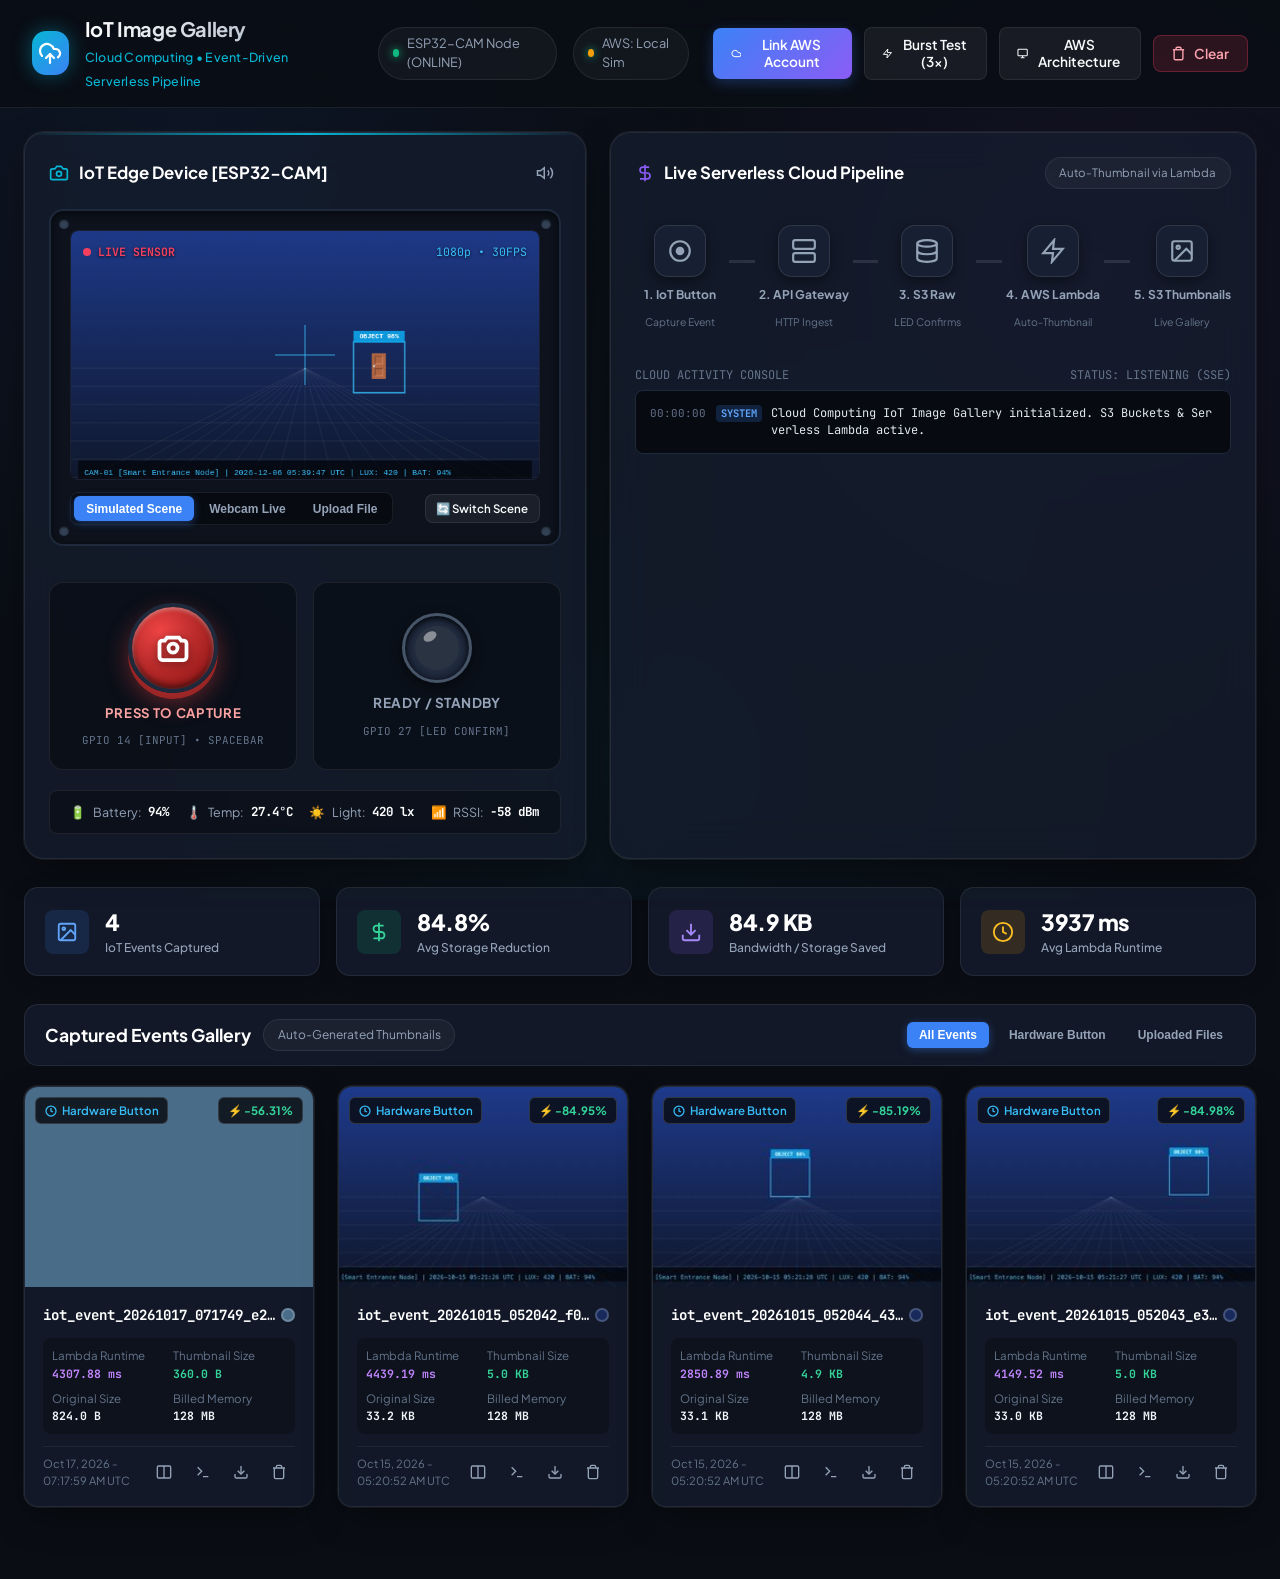
==== index.html @ 8ff31779 "Deploy root index.html for GitHub Pages" ====
<!DOCTYPE html>
<html lang="en">
<head>
  <meta charset="UTF-8">
  <meta name="viewport" content="width=device-width, initial-scale=1.0">
  <meta name="description" content="IoT Image Gallery - Event capture via button, hardware LED upload confirmation, and auto thumbnailing via AWS Lambda.">
  <title>IoT Image Gallery</title>
  
  <!-- Modern Fonts -->
  <link rel="preconnect" href="https://fonts.googleapis.com">
  <link rel="preconnect" href="https://fonts.gstatic.com" crossorigin>
  <link href="https://fonts.googleapis.com/css2?family=JetBrains+Mono:wght@400;600;700&family=Plus+Jakarta+Sans:wght@400;500;600;700;800&display=swap" rel="stylesheet">
  
  <!-- Stylesheet -->
  <link rel="stylesheet" href="static/css/style.css">
</head>
<body>

  <!-- Top Navigation Header -->
  <header class="app-header">
    <div class="header-container">
      <div class="brand-wrapper">
        <div class="brand-icon">
          <svg viewBox="0 0 24 24" fill="none" stroke="currentColor" stroke-width="2.2" stroke-linecap="round" stroke-linejoin="round">
            <path d="M4 14.899A7 7 0 1 1 15.71 8h1.79a4.5 4.5 0 0 1 2.5 8.242"/>
            <path d="m8 17 4-4 4 4"/>
            <path d="M12 13v9"/>
          </svg>
        </div>
        <div class="brand-text">
          <h1>IoT Image Gallery</h1>
          <span class="subtitle">Cloud Computing • Event-Driven Serverless Pipeline</span>
        </div>
      </div>

      <div class="header-status">
        <div class="status-badge" id="deviceStatusBadge">
          <span class="status-dot"></span>
          <span>ESP32-CAM Node (ONLINE)</span>
        </div>
        <div class="status-badge" id="awsStatusBadge" style="cursor: pointer;" title="AWS Cloud Connection Status (Click to configure)">
          <span class="status-dot" id="awsStatusDot" style="background: var(--accent-amber);"></span>
          <span id="awsStatusText">AWS: Local Sim</span>
        </div>
      </div>

      <div class="header-actions">
        <button class="btn btn-primary" id="btnOpenAwsConnect" title="Connect or link your AWS Account credentials & S3/Lambda resources">
          <svg width="15" height="15" viewBox="0 0 24 24" fill="none" stroke="currentColor" stroke-width="2.2">
            <path d="M17.5 19H9a7 7 0 1 1 6.71-9h1.79a4.5 4.5 0 1 1 0 9Z"/>
          </svg>
          Link AWS Account
        </button>

        <button class="btn btn-secondary" id="burstCaptureBtn" title="Trigger 3 rapid captures to test Lambda concurrency">
          <svg width="15" height="15" viewBox="0 0 24 24" fill="none" stroke="currentColor" stroke-width="2.2">
            <polygon points="13 2 3 14 12 14 11 22 21 10 12 10 13 2"/>
          </svg>
          Burst Test (3x)
        </button>

        <button class="btn btn-secondary" id="btnOpenAwsSpec" title="View Cloud Computing Architecture & AWS deployment spec">
          <svg width="15" height="15" viewBox="0 0 24 24" fill="none" stroke="currentColor" stroke-width="2.2">
            <rect x="2" y="3" width="20" height="14" rx="2" ry="2"/>
            <line x1="8" y1="21" x2="16" y2="21"/>
            <line x1="12" y1="17" x2="12" y2="21"/>
          </svg>
          AWS Architecture
        </button>

        <button class="btn btn-danger" id="clearGalleryBtn" title="Clear all raw images & thumbnails">
          <svg width="15" height="15" viewBox="0 0 24 24" fill="none" stroke="currentColor" stroke-width="2.2">
            <polyline points="3 6 5 6 21 6"/>
            <path d="M19 6v14a2 2 0 0 1-2 2H7a2 2 0 0 1-2-2V6m3 0V4a2 2 0 0 1 2-2h4a2 2 0 0 1 2 2v2"/>
          </svg>
          Clear
        </button>
      </div>
    </div>
  </header>

  <!-- Main Container -->
  <main class="app-main">

    <!-- Row 1: IoT Edge Control Center & Cloud Pipeline Flow -->
    <div class="control-center-grid">

      <!-- LEFT: IoT Hardware Node (Camera + Button + LED) -->
      <section class="device-card" aria-label="IoT Edge Camera Device">
        <div class="panel-header">
          <div class="panel-title">
            <svg width="20" height="20" viewBox="0 0 24 24" fill="none" stroke="var(--accent-cyan)" stroke-width="2">
              <path d="M14.5 4h-5L7 7H4a2 2 0 0 0-2 2v9a2 2 0 0 0 2 2h16a2 2 0 0 0 2-2V9a2 2 0 0 0-2-2h-3l-2.5-3z"/>
              <circle cx="12" cy="13" r="3"/>
            </svg>
            <span>IoT Edge Device [ESP32-CAM]</span>
          </div>

          <button class="icon-btn" id="audioToggle" title="Toggle Audio FX (Shutter & Confirmation Chime)">
            <svg width="18" height="18" viewBox="0 0 24 24" fill="none" stroke="currentColor" stroke-width="2">
              <polygon points="11 5 6 9 2 9 2 15 6 15 11 19 11 5"/>
              <path d="M19.07 4.93a10 10 0 0 1 0 14.14M15.54 8.46a5 5 0 0 1 0 7.07"/>
            </svg>
          </button>
        </div>

        <div class="hardware-chassis">
          <div class="chassis-screws screw-tl"></div>
          <div class="chassis-screws screw-tr"></div>
          <div class="chassis-screws screw-bl"></div>
          <div class="chassis-screws screw-br"></div>

          <!-- Camera Viewport -->
          <div class="camera-viewport">
            <canvas id="sceneCanvas" class="scene-canvas"></canvas>
            <video id="webcamVideo" class="webcam-stream" autoplay playsinline muted></video>
            <div class="shutter-flash" id="shutterFlash"></div>

            <div class="camera-overlay">
              <div class="overlay-top">
                <div class="rec-indicator">
                  <span class="rec-dot"></span>
                  <span>LIVE SENSOR</span>
                </div>
                <div>1080p • 30FPS</div>
              </div>
              <div class="crosshair"></div>
            </div>
          </div>

          <!-- Camera Mode Controls -->
          <div class="camera-controls-bar">
            <div class="pill-group">
              <button class="pill-btn active" id="camModeSim">Simulated Scene</button>
              <button class="pill-btn" id="camModeWebcam">Webcam Live</button>
              <button class="pill-btn" id="camModeUpload">Upload File</button>
            </div>
            <button class="btn btn-secondary" style="padding: 0.35rem 0.65rem; font-size: 0.72rem;" id="btnNextScene">
              🔄 Switch Scene
            </button>
          </div>
        </div>

        <!-- Hardware Controls: Big Push Button & LED Status Display -->
        <div class="hardware-interaction-area">

          <!-- Tactile Push Button -->
          <div class="button-container">
            <button class="tactile-button" id="tactileCaptureBtn" title="Press to capture event (or press Spacebar)">
              <svg viewBox="0 0 24 24" fill="none" stroke="currentColor" stroke-width="2.5">
                <circle cx="12" cy="12" r="3"/>
                <path d="M3 9a2 2 0 0 1 2-2h1.5l1.5-2h8l1.5 2H19a2 2 0 0 1 2 2v9a2 2 0 0 1-2 2H5a2 2 0 0 1-2-2V9z"/>
              </svg>
            </button>
            <span class="button-label">Press to Capture</span>
            <span class="gpio-tag">GPIO 14 [INPUT] • SPACEBAR</span>
          </div>

          <!-- Hardware LED Indicator -->
          <div class="led-container">
            <div class="led-bezel">
              <div class="led-lamp" id="hardwareLedLamp"></div>
            </div>
            <span class="led-status-text" id="hardwareLedStatusText">READY / STANDBY</span>
            <span class="gpio-tag">GPIO 27 [LED CONFIRM]</span>
          </div>
        </div>

        <!-- Telemetry Row -->
        <div class="telemetry-row">
          <div class="telemetry-item">
            <span>🔋</span>
            <span>Battery:</span>
            <span class="telemetry-val">94%</span>
          </div>
          <div class="telemetry-item">
            <span>🌡️</span>
            <span>Temp:</span>
            <span class="telemetry-val">27.4°C</span>
          </div>
          <div class="telemetry-item">
            <span>☀️</span>
            <span>Light:</span>
            <span class="telemetry-val">420 lx</span>
          </div>
          <div class="telemetry-item">
            <span>📶</span>
            <span>RSSI:</span>
            <span class="telemetry-val">-58 dBm</span>
          </div>
        </div>
      </section>

      <!-- RIGHT: Cloud Architecture Pipeline & Event Stream -->
      <section class="pipeline-card" aria-label="Cloud Architecture Pipeline Visualizer">
        <div class="panel-header">
          <div class="panel-title">
            <svg width="20" height="20" viewBox="0 0 24 24" fill="none" stroke="var(--accent-purple)" stroke-width="2">
              <path d="M12 2v20M17 5H9.5a3.5 3.5 0 0 0 0 7h5a3.5 3.5 0 0 1 0 7H6"/>
            </svg>
            <span>Live Serverless Cloud Pipeline</span>
          </div>
          <div class="status-badge" style="font-size: 0.72rem;">
            <span>Auto-Thumbnail via Lambda</span>
          </div>
        </div>

        <!-- Pipeline Flow Chart -->
        <div class="pipeline-flow">
          <!-- Node 1: IoT Button -->
          <div class="pipeline-node" id="node-button" title="IoT Push Button (GPIO 14)">
            <div class="node-icon-box">
              <svg viewBox="0 0 24 24" fill="none" stroke="currentColor" stroke-width="2">
                <circle cx="12" cy="12" r="9"/>
                <circle cx="12" cy="12" r="3" fill="currentColor"/>
              </svg>
            </div>
            <span class="node-title">1. IoT Button</span>
            <span class="node-desc">Capture Event</span>
          </div>

          <div class="pipeline-connector" id="conn-button-gateway"></div>

          <!-- Node 2: Cloud Ingestion Gateway -->
          <div class="pipeline-node" id="node-gateway" title="API Gateway / MQTT Ingestion">
            <div class="node-icon-box">
              <svg viewBox="0 0 24 24" fill="none" stroke="currentColor" stroke-width="2">
                <rect x="2" y="2" width="20" height="8" rx="2" ry="2"/>
                <rect x="2" y="14" width="20" height="8" rx="2" ry="2"/>
                <line x1="6" y1="6" x2="6.01" y2="6"/>
                <line x1="6" y1="18" x2="6.01" y2="18"/>
              </svg>
            </div>
            <span class="node-title">2. API Gateway</span>
            <span class="node-desc">HTTP Ingest</span>
          </div>

          <div class="pipeline-connector" id="conn-gateway-s3"></div>

          <!-- Node 3: S3 Raw Bucket -->
          <div class="pipeline-node" id="node-s3-raw" title="Raw Image S3 Bucket (Upload Confirmed -> Green LED!)">
            <div class="node-icon-box">
              <svg viewBox="0 0 24 24" fill="none" stroke="currentColor" stroke-width="2">
                <ellipse cx="12" cy="5" rx="9" ry="3"/>
                <path d="M21 12c0 1.66-4 3-9 3s-9-1.34-9-3"/>
                <path d="M3 5v14c0 1.66 4 3 9 3s9-1.34 9-3V5"/>
              </svg>
            </div>
            <span class="node-title">3. S3 Raw</span>
            <span class="node-desc">LED Confirms</span>
          </div>

          <div class="pipeline-connector" id="conn-s3-lambda"></div>

          <!-- Node 4: AWS Lambda Auto Thumbnail -->
          <div class="pipeline-node" id="node-lambda" title="AWS Lambda Serverless Resizer">
            <div class="node-icon-box">
              <svg viewBox="0 0 24 24" fill="none" stroke="currentColor" stroke-width="2">
                <path d="M13 2L3 14h9l-1 8 10-12h-9l1-8z"/>
              </svg>
            </div>
            <span class="node-title">4. AWS Lambda</span>
            <span class="node-desc">Auto-Thumbnail</span>
          </div>

          <div class="pipeline-connector" id="conn-lambda-thumb"></div>

          <!-- Node 5: S3 Thumbnails Bucket & Gallery -->
          <div class="pipeline-node" id="node-s3-thumb" title="Thumbnails S3 Bucket & Real-Time Gallery">
            <div class="node-icon-box">
              <svg viewBox="0 0 24 24" fill="none" stroke="currentColor" stroke-width="2">
                <rect x="3" y="3" width="18" height="18" rx="2"/>
                <circle cx="8.5" cy="8.5" r="1.5"/>
                <polyline points="21 15 16 10 5 21"/>
              </svg>
            </div>
            <span class="node-title">5. S3 Thumbnails</span>
            <span class="node-desc">Live Gallery</span>
          </div>
        </div>

        <!-- Real-Time Activity Console -->
        <div style="display: flex; flex-direction: column; gap: 0.4rem;">
          <div style="display: flex; align-items: center; justify-content: space-between; font-size: 0.75rem; color: var(--text-dim); font-family: var(--font-mono);">
            <span>CLOUD ACTIVITY CONSOLE</span>
            <span>STATUS: LISTENING (SSE)</span>
          </div>
          <div class="console-box" id="cloudConsoleBox">
            <div class="console-line">
              <span class="console-ts">00:00:00</span>
              <span class="console-tag info">SYSTEM</span>
              <span class="console-msg">Cloud Computing IoT Image Gallery initialized. S3 Buckets & Serverless Lambda active.</span>
            </div>
          </div>
        </div>
      </section>

    </div>

    <!-- Row 2: Performance Metrics Strip -->
    <section class="metrics-strip" aria-label="Performance Metrics">
      <div class="metric-card">
        <div class="metric-icon blue">
          <svg viewBox="0 0 24 24" fill="none" stroke="currentColor" stroke-width="2">
            <rect x="3" y="3" width="18" height="18" rx="2"/>
            <circle cx="8.5" cy="8.5" r="1.5"/>
            <polyline points="21 15 16 10 5 21"/>
          </svg>
        </div>
        <div class="metric-data">
          <h3 id="metricTotalEvents">0</h3>
          <p>IoT Events Captured</p>
        </div>
      </div>

      <div class="metric-card">
        <div class="metric-icon emerald">
          <svg viewBox="0 0 24 24" fill="none" stroke="currentColor" stroke-width="2">
            <path d="M12 2v20M17 5H9.5a3.5 3.5 0 0 0 0 7h5a3.5 3.5 0 0 1 0 7H6"/>
          </svg>
        </div>
        <div class="metric-data">
          <h3 id="metricSavedPct">0%</h3>
          <p>Avg Storage Reduction</p>
        </div>
      </div>

      <div class="metric-card">
        <div class="metric-icon purple">
          <svg viewBox="0 0 24 24" fill="none" stroke="currentColor" stroke-width="2">
            <path d="M21 15v4a2 2 0 0 1-2 2H5a2 2 0 0 1-2-2v-4"/>
            <polyline points="7 10 12 15 17 10"/>
            <line x1="12" y1="15" x2="12" y2="3"/>
          </svg>
        </div>
        <div class="metric-data">
          <h3 id="metricSavedBytes">0 KB</h3>
          <p>Bandwidth / Storage Saved</p>
        </div>
      </div>

      <div class="metric-card">
        <div class="metric-icon amber">
          <svg viewBox="0 0 24 24" fill="none" stroke="currentColor" stroke-width="2">
            <circle cx="12" cy="12" r="10"/>
            <polyline points="12 6 12 12 16 14"/>
          </svg>
        </div>
        <div class="metric-data">
          <h3 id="metricAvgLambda">0 ms</h3>
          <p>Avg Lambda Runtime</p>
        </div>
      </div>
    </section>

    <!-- Row 3: Gallery Grid Section -->
    <section class="gallery-section" aria-label="Captured Events Gallery">
      <div class="gallery-toolbar">
        <div style="display: flex; align-items: center; gap: 0.75rem;">
          <h2 style="font-size: 1.1rem; font-weight: 700; color: #fff;">Captured Events Gallery</h2>
          <span class="status-badge" style="font-size: 0.75rem;">Auto-Generated Thumbnails</span>
        </div>

        <div class="filter-pills">
          <button class="pill-btn active" data-filter="all">All Events</button>
          <button class="pill-btn" data-filter="button_press">Hardware Button</button>
          <button class="pill-btn" data-filter="manual_upload">Uploaded Files</button>
        </div>
      </div>

      <!-- Gallery Grid -->
      <div class="gallery-grid" id="galleryGrid">
        <!-- Rendered via app.js -->
      </div>
    </section>

  </main>

  <!-- Modals -->

  <!-- 1. Comparison Modal: Original vs Thumbnail -->
  <div class="modal-backdrop" id="compareModal" role="dialog" aria-modal="true">
    <div class="modal-window">
      <div class="modal-header">
        <h2 id="compareModalTitle">Original vs Lambda Auto-Thumbnail</h2>
        <button class="icon-btn" onclick="closeModal('compareModal')">
          <svg width="20" height="20" viewBox="0 0 24 24" fill="none" stroke="currentColor" stroke-width="2">
            <line x1="18" y1="6" x2="6" y2="18"/>
            <line x1="6" y1="6" x2="18" y2="18"/>
          </svg>
        </button>
      </div>
      <div class="modal-body">
        <div class="comparison-grid">
          <!-- Raw Original Image -->
          <div class="compare-box">
            <div style="font-weight: 700; font-size: 0.9rem; color: #38bdf8;">RAW ORIGINAL (S3 Raw Bucket)</div>
            <div class="compare-img-wrap">
              <img id="compareRawImg" src="" alt="Raw Image">
            </div>
            <div class="compare-meta" id="compareRawMeta"></div>
          </div>

          <!-- Auto Thumbnail -->
          <div class="compare-box">
            <div style="font-weight: 700; font-size: 0.9rem; color: #34d399;">LAMBDA AUTO THUMBNAIL (S3 Thumbnails)</div>
            <div class="compare-img-wrap">
              <img id="compareThumbImg" src="" alt="Thumbnail Image">
            </div>
            <div class="compare-meta" id="compareThumbMeta"></div>
          </div>
        </div>
      </div>
    </div>
  </div>

  <!-- 2. CloudWatch Lambda Logs Modal -->
  <div class="modal-backdrop" id="logsModal" role="dialog" aria-modal="true">
    <div class="modal-window">
      <div class="modal-header">
        <h2 id="logsModalTitle">AWS CloudWatch Lambda Execution Logs</h2>
        <button class="icon-btn" onclick="closeModal('logsModal')">
          <svg width="20" height="20" viewBox="0 0 24 24" fill="none" stroke="currentColor" stroke-width="2">
            <line x1="18" y1="6" x2="6" y2="18"/>
            <line x1="6" y1="6" x2="18" y2="18"/>
          </svg>
        </button>
      </div>
      <div class="modal-body">
        <div class="cloudwatch-terminal" id="cloudWatchTerminal"></div>
      </div>
    </div>
  </div>

  <!-- 3. AWS Architecture & Deployment Guide Modal -->
  <div class="modal-backdrop" id="awsSpecModal" role="dialog" aria-modal="true">
    <div class="modal-window">
      <div class="modal-header">
        <h2>Cloud Computing Architecture & AWS Deployment Specification</h2>
        <button class="icon-btn" onclick="closeModal('awsSpecModal')">
          <svg width="20" height="20" viewBox="0 0 24 24" fill="none" stroke="currentColor" stroke-width="2">
            <line x1="18" y1="6" x2="6" y2="18"/>
            <line x1="6" y1="6" x2="18" y2="18"/>
          </svg>
        </button>
      </div>
      <div class="modal-body" style="font-size: 0.88rem; line-height: 1.6; color: #cbd5e1;">
        <h3 style="color: #fff; margin-bottom: 0.5rem;">Product Architecture: IoT Image Gallery</h3>
        <p>This software satisfies all requirements of the Cloud Computing problem statement:</p>
        <ul style="padding-left: 1.25rem; margin: 0.75rem 0; display: flex; flex-direction: column; gap: 0.4rem;">
          <li><strong>Press a button to capture an event:</strong> Physical tactile push button (GPIO 14) and keyboard trigger, recording camera frame & sensor telemetry.</li>
          <li><strong>An LED confirms upload:</strong> Real-time hardware LED state machine (GPIO 27) transitions from Capturing & Uploading to solid bright <strong>Green Confirmation</strong> upon cloud receipt.</li>
          <li><strong>Image auto thumbnail via Lambda:</strong> Serverless event-driven architecture invokes an AWS Lambda function upon S3 PutObject, resizing the image via Pillow with high compression efficiency.</li>
        </ul>

        <h3 style="color: #fff; margin: 1rem 0 0.5rem;">AWS Cloud Native Components</h3>
        <table style="width: 100%; border-collapse: collapse; margin-bottom: 1rem; font-size: 0.8rem; background: rgba(0,0,0,0.3); border-radius: 8px; overflow: hidden;">
          <thead>
            <tr style="background: rgba(255,255,255,0.06); text-align: left;">
              <th style="padding: 8px 12px; color: #fff;">Component</th>
              <th style="padding: 8px 12px; color: #fff;">AWS Service</th>
              <th style="padding: 8px 12px; color: #fff;">Function / Role</th>
            </tr>
          </thead>
          <tbody>
            <tr style="border-bottom: 1px solid var(--border-color);">
              <td style="padding: 8px 12px; color: #38bdf8;">Edge Camera Node</td>
              <td style="padding: 8px 12px;">AWS IoT Core / HTTP Gateway</td>
              <td style="padding: 8px 12px;">Captures image event on button trigger, controls status LED.</td>
            </tr>
            <tr style="border-bottom: 1px solid var(--border-color);">
              <td style="padding: 8px 12px; color: #38bdf8;">Raw Bucket</td>
              <td style="padding: 8px 12px;">Amazon S3 (Raw Storage)</td>
              <td style="padding: 8px 12px;">Stores full-resolution capture; emits S3:ObjectCreated.</td>
            </tr>
            <tr style="border-bottom: 1px solid var(--border-color);">
              <td style="padding: 8px 12px; color: #38bdf8;">Auto Thumbnailer</td>
              <td style="padding: 8px 12px;">AWS Lambda (Python 3.12)</td>
              <td style="padding: 8px 12px;">Serverless resizer triggered automatically by S3 event.</td>
            </tr>
            <tr>
              <td style="padding: 8px 12px; color: #38bdf8;">Thumbnails Bucket</td>
              <td style="padding: 8px 12px;">Amazon S3 (Thumbnails)</td>
              <td style="padding: 8px 12px;">Optimized thumbnails served to the Image Gallery.</td>
            </tr>
          </tbody>
        </table>

        <h3 style="color: #fff; margin-bottom: 0.5rem;">Deployment with AWS SAM</h3>
        <p>A ready-to-deploy template is located in <code style="color: #38bdf8;">aws_deploy/template.yaml</code>. To deploy to your live AWS account:</p>
        <pre style="background: #050811; padding: 0.8rem; border-radius: 6px; font-family: var(--font-mono); font-size: 0.78rem; color: #34d399; overflow-x: auto;">sam build
sam deploy --guided</pre>
      </div>
    </div>
  </div>

  <!-- 4. Link AWS Cloud Account Modal -->
  <div class="modal-backdrop" id="awsConnectModal" role="dialog" aria-modal="true">
    <div class="modal-window" style="max-width: 780px;">
      <div class="modal-header">
        <div style="display: flex; align-items: center; gap: 0.75rem;">
          <div style="width: 38px; height: 38px; border-radius: 8px; background: rgba(59, 130, 246, 0.15); display: flex; align-items: center; justify-content: center;">
            <svg width="22" height="22" viewBox="0 0 24 24" fill="none" stroke="var(--accent-blue)" stroke-width="2">
              <path d="M17.5 19H9a7 7 0 1 1 6.71-9h1.79a4.5 4.5 0 1 1 0 9Z"/>
            </svg>
          </div>
          <div>
            <h2 style="margin: 0; font-size: 1.15rem;">Link AWS Account & Resources</h2>
            <p style="margin: 0; font-size: 0.78rem; color: var(--text-muted);">Connect your AWS credentials, S3 raw & thumbnail buckets, and Lambda auto-resizer</p>
          </div>
        </div>
        <button class="icon-btn" onclick="closeModal('awsConnectModal')">
          <svg width="20" height="20" viewBox="0 0 24 24" fill="none" stroke="currentColor" stroke-width="2">
            <line x1="18" y1="6" x2="6" y2="18"/>
            <line x1="6" y1="6" x2="18" y2="18"/>
          </svg>
        </button>
      </div>

      <div class="modal-body">
        <!-- Live Status Banner -->
        <div class="cloud-status-banner disconnected" id="awsModalStatusBanner">
          <div class="cloud-status-left">
            <span class="status-dot" id="awsModalStatusDot" style="background: var(--accent-amber);"></span>
            <div>
              <div style="font-weight: 700; color: #fff;" id="awsModalStatusHeading">Mode: Local Simulation</div>
              <div style="font-size: 0.75rem; color: var(--text-muted);" id="awsModalStatusSub">No live AWS credentials active. Emulating S3 storage and Lambda locally.</div>
            </div>
          </div>
          <button class="btn btn-secondary" id="btnRefreshAwsStatus" style="font-size: 0.75rem; padding: 0.35rem 0.75rem;">
            <svg width="13" height="13" viewBox="0 0 24 24" fill="none" stroke="currentColor" stroke-width="2">
              <polyline points="23 4 23 10 17 10"/>
              <path d="M20.49 15a9 9 0 1 1-2.12-9.36L23 10"/>
            </svg>
            Refresh Status
          </button>
        </div>

        <!-- Modal Tabs -->
        <div class="modal-tabs">
          <button class="modal-tab active" data-tab="tab-credentials">
            <svg width="15" height="15" viewBox="0 0 24 24" fill="none" stroke="currentColor" stroke-width="2">
              <rect x="3" y="11" width="18" height="11" rx="2" ry="2"/>
              <path d="M7 11V7a5 5 0 0 1 10 0v4"/>
            </svg>
            Credentials & Settings
          </button>
          <button class="modal-tab" data-tab="tab-autoprovision">
            <svg width="15" height="15" viewBox="0 0 24 24" fill="none" stroke="currentColor" stroke-width="2">
              <polygon points="13 2 3 14 12 14 11 22 21 10 12 10 13 2"/>
            </svg>
            1-Click CLI Provisioner
          </button>
          <button class="modal-tab" data-tab="tab-iamguide">
            <svg width="15" height="15" viewBox="0 0 24 24" fill="none" stroke="currentColor" stroke-width="2">
              <circle cx="12" cy="12" r="10"/>
              <line x1="12" y1="16" x2="12" y2="12"/>
              <line x1="12" y1="8" x2="12.01" y2="8"/>
            </svg>
            IAM & Console Guide
          </button>
        </div>

        <!-- TAB 1: Credentials & Configuration Form -->
        <div class="tab-pane active" id="tab-credentials">
          <form id="awsConfigForm" onsubmit="return false;">
            <div class="form-grid">
              <div class="form-group">
                <label class="form-label">
                  <span>AWS Access Key ID *</span>
                  <span style="font-size: 0.72rem; color: var(--text-dim);">e.g. AKIA...</span>
                </label>
                <div class="input-with-action">
                  <input type="text" class="form-control" id="cfgAwsAccessKey" placeholder="AKIAIOSFODNN7EXAMPLE" autocomplete="off" spellcheck="false">
                </div>
              </div>

              <div class="form-group">
                <label class="form-label">
                  <span>AWS Secret Access Key *</span>
                  <span style="font-size: 0.72rem; color: var(--text-dim);">40-character secret</span>
                </label>
                <div class="input-with-action">
                  <input type="password" class="form-control" id="cfgAwsSecretKey" placeholder="••••••••••••••••••••••••••••••••" autocomplete="off" spellcheck="false">
                  <button type="button" class="input-action-btn" id="toggleSecretKeyVisibility" title="Toggle visibility">
                    <svg width="15" height="15" viewBox="0 0 24 24" fill="none" stroke="currentColor" stroke-width="2">
                      <path d="M1 12s4-8 11-8 11 8 11 8-4 8-11 8-11-8-11-8z"/>
                      <circle cx="12" cy="12" r="3"/>
                    </svg>
                  </button>
                </div>
              </div>

              <div class="form-group full-width">
                <label class="form-label">
                  <span>AWS Session Token (Required for AWS Academy / Learner Lab)</span>
                  <span style="font-size: 0.72rem; color: #38bdf8;">AWS Academy / Vocareum</span>
                </label>
                <input type="password" class="form-control" id="cfgAwsSessionToken" placeholder="Paste aws_session_token from AWS Details here (starts with IQoJ...)" autocomplete="off" spellcheck="false">
              </div>

              <div class="form-group">
                <label class="form-label">AWS Region *</label>
                <select class="form-control" id="cfgAwsRegion">
                  <option value="us-east-1" selected>US East (N. Virginia) [us-east-1] (AWS Academy Default)</option>
                  <option value="us-east-2">US East (Ohio) [us-east-2]</option>
                  <option value="us-west-1">US West (N. California) [us-west-1]</option>
                  <option value="us-west-2">US West (Oregon) [us-west-2]</option>
                  <option value="ap-south-1">Asia Pacific (Mumbai) [ap-south-1]</option>
                  <option value="ap-southeast-1">Asia Pacific (Singapore) [ap-southeast-1]</option>
                  <option value="eu-west-1">Europe (Ireland) [eu-west-1]</option>
                  <option value="eu-central-1">Europe (Frankfurt) [eu-central-1]</option>
                </select>
              </div>

              <div class="form-group">
                <label class="form-label">AWS Lambda Function Name</label>
                <input type="text" class="form-control" id="cfgAwsLambda" value="IoTImageGalleryThumbnailer" placeholder="IoTImageGalleryThumbnailer">
              </div>

              <div class="form-group">
                <label class="form-label">
                  <span>S3 Raw Bucket Name</span>
                  <span style="font-size: 0.72rem; color: var(--text-dim);">Upload target</span>
                </label>
                <input type="text" class="form-control" id="cfgAwsRawBucket" placeholder="iot-gallery-raw-youraccount-us-east-1">
              </div>

              <div class="form-group">
                <label class="form-label">
                  <span>S3 Thumbnails Bucket Name</span>
                  <span style="font-size: 0.72rem; color: var(--text-dim);">Lambda output target</span>
                </label>
                <input type="text" class="form-control" id="cfgAwsThumbBucket" placeholder="iot-gallery-thumbnails-youraccount-us-east-1">
              </div>

              <div class="form-group full-width" style="margin-top: 0.25rem;">
                <label style="display: flex; align-items: center; gap: 0.6rem; cursor: pointer; font-size: 0.85rem; color: #fff;">
                  <input type="checkbox" id="cfgAwsModeToggle" checked style="width: 17px; height: 17px; accent-color: var(--accent-blue);">
                  <span><strong>Enable Live AWS Cloud Mode</strong> (When unchecked, runs in local simulation mode)</span>
                </label>
              </div>
            </div>

            <!-- Test Connection Results Box -->
            <div class="test-result-card" id="testResultCard"></div>

            <!-- Buttons -->
            <div style="display: flex; align-items: center; justify-content: flex-end; gap: 0.75rem; margin-top: 1.25rem; border-top: 1px solid var(--border-color); padding-top: 1rem;">
              <button type="button" class="btn btn-secondary" id="btnTestAwsConnection">
                <svg width="15" height="15" viewBox="0 0 24 24" fill="none" stroke="currentColor" stroke-width="2">
                  <path d="M22 11.08V12a10 10 0 1 1-5.93-9.14"/>
                  <polyline points="22 4 12 14.01 9 11.01"/>
                </svg>
                <span>Test Connection</span>
              </button>
              <button type="button" class="btn btn-primary" id="btnSaveAwsConfig">
                <svg width="15" height="15" viewBox="0 0 24 24" fill="none" stroke="currentColor" stroke-width="2">
                  <path d="M19 21H5a2 2 0 0 1-2-2V5a2 2 0 0 1 2-2h11l5 5v11a2 2 0 0 1-2 2z"/>
                  <polyline points="17 21 17 13 7 13 7 21"/>
                  <polyline points="7 3 7 8 15 8"/>
                </svg>
                <span>Save & Activate Cloud Mode</span>
              </button>
            </div>
          </form>
        </div>

        <!-- TAB 2: Automated 1-Click Provisioner -->
        <div class="tab-pane" id="tab-autoprovision">
          <div style="font-size: 0.86rem; line-height: 1.6; color: #cbd5e1;">
            <p style="margin-bottom: 0.75rem;">If you haven't created your S3 buckets or Lambda function yet, this repository includes an <strong>Automated Provisioner script</strong> that will do everything for you in under 60 seconds:</p>
            <ul style="padding-left: 1.25rem; margin-bottom: 1rem; display: flex; flex-direction: column; gap: 0.35rem; font-size: 0.82rem;">
              <li>Validates your AWS IAM credentials via AWS STS</li>
              <li>Creates globally-unique S3 Raw and Thumbnails buckets with CORS</li>
              <li>Creates the IAM Execution Role for AWS Lambda</li>
              <li>Downloads the Linux Pillow wheel and packages <code style="color: #38bdf8;">lambda_function.py</code></li>
              <li>Deploys the AWS Lambda function to your region</li>
              <li>Configures the S3 ObjectCreated event trigger to invoke Lambda</li>
              <li>Automatically writes all parameters to <code style="color: #38bdf8;">.env</code> and activates live mode</li>
            </ul>

            <h4 style="color: #fff; margin: 0.8rem 0 0.4rem; font-size: 0.88rem;">Step 1: Open PowerShell / Terminal in project directory</h4>
            <div class="code-box">
              <code>cd "c:\Users\Purna Chandar Reddy\OneDrive\Desktop\CloudComputing"</code>
              <button class="copy-btn" onclick="navigator.clipboard.writeText('cd &quot;c:\\Users\\Purna Chandar Reddy\\OneDrive\\Desktop\\CloudComputing&quot;')">Copy</button>
            </div>

            <h4 style="color: #fff; margin: 0.8rem 0 0.4rem; font-size: 0.88rem;">Step 2: Run the automated setup script</h4>
            <div class="code-box">
              <code>python setup_aws.py</code>
              <button class="copy-btn" onclick="navigator.clipboard.writeText('python setup_aws.py')">Copy</button>
            </div>

            <p style="font-size: 0.78rem; color: var(--text-muted); margin-top: 0.4rem;">Or run non-interactively with arguments:</p>
            <div class="code-box">
              <code style="font-size: 0.75rem;">python setup_aws.py --access-key YOUR_KEY --secret-key YOUR_SECRET --region us-east-1</code>
              <button class="copy-btn" onclick="navigator.clipboard.writeText('python setup_aws.py --access-key YOUR_KEY --secret-key YOUR_SECRET --region us-east-1')">Copy</button>
            </div>
          </div>
        </div>

        <!-- TAB 3: IAM & Console Guide -->
        <div class="tab-pane" id="tab-iamguide">
          <div style="font-size: 0.86rem; line-height: 1.6; color: #cbd5e1;">
            <h4 style="color: #fff; margin-bottom: 0.4rem;">How to get your AWS Access Keys:</h4>
            <ol style="padding-left: 1.25rem; margin-bottom: 1rem; display: flex; flex-direction: column; gap: 0.35rem; font-size: 0.82rem;">
              <li>Log in to the <strong>AWS Management Console</strong> (<a href="https://console.aws.amazon.com" target="_blank" style="color: #38bdf8;">console.aws.amazon.com</a>).</li>
              <li>Go to <strong>IAM (Identity and Access Management)</strong> &rarr; <strong>Users</strong>.</li>
              <li>Click your IAM User (or create one, e.g., <code style="color: #38bdf8;">iot-gallery-admin</code>).</li>
              <li>Under the <strong>Security credentials</strong> tab, scroll down to <strong>Access keys</strong> and click <strong>Create access key</strong>.</li>
              <li>Select <em>Command Line Interface (CLI)</em> or <em>Local code</em> and download your Access Key ID and Secret Access Key.</li>
            </ol>

            <h4 style="color: #fff; margin: 0.8rem 0 0.4rem;">Required IAM Permissions:</h4>
            <p style="font-size: 0.82rem; margin-bottom: 0.5rem;">For full automated provisioning and execution, your IAM user needs policies covering:</p>
            <div style="display: grid; grid-template-columns: 1fr 1fr; gap: 0.6rem; font-size: 0.78rem;">
              <div style="background: rgba(0,0,0,0.3); padding: 0.6rem; border-radius: 6px; border: 1px solid var(--border-color);">
                <strong style="color: #38bdf8;">Amazon S3</strong>: <br><code style="color: #94a3b8;">s3:CreateBucket, s3:PutObject, s3:GetObject, s3:PutBucketNotification, s3:PutBucketCors</code>
              </div>
              <div style="background: rgba(0,0,0,0.3); padding: 0.6rem; border-radius: 6px; border: 1px solid var(--border-color);">
                <strong style="color: #38bdf8;">AWS Lambda</strong>: <br><code style="color: #94a3b8;">lambda:CreateFunction, lambda:UpdateFunctionCode, lambda:InvokeFunction, lambda:AddPermission</code>
              </div>
              <div style="background: rgba(0,0,0,0.3); padding: 0.6rem; border-radius: 6px; border: 1px solid var(--border-color);">
                <strong style="color: #38bdf8;">IAM Roles</strong>: <br><code style="color: #94a3b8;">iam:CreateRole, iam:PutRolePolicy, iam:PassRole</code>
              </div>
              <div style="background: rgba(0,0,0,0.3); padding: 0.6rem; border-radius: 6px; border: 1px solid var(--border-color);">
                <strong style="color: #38bdf8;">AWS STS</strong>: <br><code style="color: #94a3b8;">sts:GetCallerIdentity</code>
              </div>
            </div>
            <p style="font-size: 0.78rem; color: var(--accent-emerald); margin-top: 0.6rem;">Tip: In an AWS Academy or personal sandbox account, the <strong>AdministratorAccess</strong> or <strong>PowerUserAccess</strong> policy gives all necessary permissions.</p>
          </div>
        </div>

      </div>
    </div>
  </div>

  <!-- Toast Notification Container -->
  <div class="toast-container" id="toastContainer"></div>

  <!-- Hidden File Input for Custom Uploads -->
  <input type="file" id="hiddenFileInput" accept="image/*" style="display: none;">

  <!-- Application Scripts -->
  <script src="static/js/iot_simulator.js"></script>
  <script src="static/js/app.js"></script>
</body>
</html>
---- static/css/style.css ----
/* ==========================================================================
   IoT Image Gallery - Modern Cloud & Hardware Design System
   ========================================================================== */

:root {
  --bg-dark: #0a0d14;
  --bg-surface: #111726;
  --bg-card: rgba(22, 30, 48, 0.7);
  --bg-card-hover: rgba(28, 38, 62, 0.85);
  --border-color: rgba(255, 255, 255, 0.08);
  --border-glow: rgba(59, 130, 246, 0.35);

  --accent-cyan: #06b6d4;
  --accent-blue: #3b82f6;
  --accent-purple: #8b5cf6;
  --accent-emerald: #10b981;
  --accent-amber: #f59e0b;
  --accent-rose: #f43f5e;

  --led-green: #00ff66;
  --led-green-glow: 0 0 20px #00ff66, 0 0 40px rgba(0, 255, 102, 0.7), 0 0 70px rgba(0, 255, 102, 0.4);
  --led-amber: #ffb700;
  --led-amber-glow: 0 0 20px #ffb700, 0 0 40px rgba(255, 183, 0, 0.6);
  --led-cyan: #00f0ff;
  --led-cyan-glow: 0 0 20px #00f0ff, 0 0 40px rgba(0, 240, 255, 0.6);
  --led-off: #2a3342;

  --text-main: #f8fafc;
  --text-muted: #94a3b8;
  --text-dim: #64748b;

  --font-sans: 'Plus Jakarta Sans', -apple-system, BlinkMacSystemFont, "Segoe UI", Roboto, sans-serif;
  --font-mono: 'JetBrains Mono', 'Fira Code', Consolas, monospace;

  --radius-sm: 8px;
  --radius-md: 14px;
  --radius-lg: 20px;
  --radius-xl: 28px;

  --shadow-card: 0 12px 36px -8px rgba(0, 0, 0, 0.5), 0 0 0 1px var(--border-color);
  --shadow-glow: 0 0 35px rgba(6, 182, 212, 0.2);
}

*, *::before, *::after {
  box-sizing: border-box;
  margin: 0;
  padding: 0;
}

body {
  font-family: var(--font-sans);
  background-color: var(--bg-dark);
  color: var(--text-main);
  line-height: 1.5;
  min-height: 100vh;
  overflow-x: hidden;
  background-image: 
    radial-gradient(circle at 15% 15%, rgba(59, 130, 246, 0.08) 0%, transparent 40%),
    radial-gradient(circle at 85% 30%, rgba(139, 92, 246, 0.08) 0%, transparent 40%),
    radial-gradient(circle at 50% 85%, rgba(6, 182, 212, 0.05) 0%, transparent 50%);
  background-attachment: fixed;
}

/* Scrollbar */
::-webkit-scrollbar {
  width: 8px;
  height: 8px;
}
::-webkit-scrollbar-track {
  background: var(--bg-dark);
}
::-webkit-scrollbar-thumb {
  background: #25334d;
  border-radius: 4px;
}
::-webkit-scrollbar-thumb:hover {
  background: #3b82f6;
}

/* ==========================================================================
   Header & Navbar
   ========================================================================== */

.app-header {
  position: sticky;
  top: 0;
  z-index: 50;
  background: rgba(10, 13, 20, 0.85);
  backdrop-filter: blur(16px);
  -webkit-backdrop-filter: blur(16px);
  border-bottom: 1px solid var(--border-color);
  padding: 0.9rem 2rem;
}

.header-container {
  max-width: 1440px;
  margin: 0 auto;
  display: flex;
  align-items: center;
  justify-content: space-between;
  gap: 1.5rem;
}

.brand-wrapper {
  display: flex;
  align-items: center;
  gap: 1rem;
}

.brand-icon {
  width: 44px;
  height: 44px;
  background: linear-gradient(135deg, var(--accent-cyan), var(--accent-blue));
  border-radius: var(--radius-md);
  display: flex;
  align-items: center;
  justify-content: center;
  box-shadow: 0 0 20px rgba(6, 182, 212, 0.4);
}

.brand-icon svg {
  width: 24px;
  height: 24px;
  color: #fff;
}

.brand-text h1 {
  font-size: 1.25rem;
  font-weight: 700;
  letter-spacing: -0.02em;
  background: linear-gradient(to right, #ffffff, #94a3b8);
  -webkit-background-clip: text;
  -webkit-text-fill-color: transparent;
}

.brand-text .subtitle {
  font-size: 0.78rem;
  color: var(--accent-cyan);
  font-weight: 500;
  letter-spacing: 0.02em;
}

.header-status {
  display: flex;
  align-items: center;
  gap: 1rem;
}

.status-badge {
  display: inline-flex;
  align-items: center;
  gap: 0.5rem;
  padding: 0.4rem 0.85rem;
  background: rgba(255, 255, 255, 0.04);
  border: 1px solid var(--border-color);
  border-radius: 9999px;
  font-size: 0.8rem;
  color: var(--text-muted);
}

.status-dot {
  width: 8px;
  height: 8px;
  border-radius: 50%;
  background: var(--accent-emerald);
  box-shadow: 0 0 8px var(--accent-emerald);
  animation: pulse-dot 2s infinite ease-in-out;
}

@keyframes pulse-dot {
  0%, 100% { opacity: 1; transform: scale(1); }
  50% { opacity: 0.4; transform: scale(0.85); }
}

.header-actions {
  display: flex;
  align-items: center;
  gap: 0.75rem;
}

.btn {
  display: inline-flex;
  align-items: center;
  justify-content: center;
  gap: 0.5rem;
  padding: 0.55rem 1.1rem;
  font-size: 0.85rem;
  font-weight: 600;
  font-family: inherit;
  border-radius: var(--radius-sm);
  cursor: pointer;
  transition: all 0.2s cubic-bezier(0.4, 0, 0.2, 1);
  border: none;
  text-decoration: none;
}

.btn-secondary {
  background: rgba(255, 255, 255, 0.06);
  color: var(--text-main);
  border: 1px solid var(--border-color);
}
.btn-secondary:hover {
  background: rgba(255, 255, 255, 0.12);
  border-color: rgba(255, 255, 255, 0.2);
  transform: translateY(-1px);
}

.btn-primary {
  background: linear-gradient(135deg, var(--accent-blue), var(--accent-purple));
  color: #fff;
  box-shadow: 0 4px 14px rgba(59, 130, 246, 0.3);
}
.btn-primary:hover {
  box-shadow: 0 6px 20px rgba(59, 130, 246, 0.5);
  transform: translateY(-1px);
}

.btn-danger {
  background: rgba(244, 63, 94, 0.15);
  color: #fda4af;
  border: 1px solid rgba(244, 63, 94, 0.3);
}
.btn-danger:hover {
  background: rgba(244, 63, 94, 0.25);
  border-color: rgba(244, 63, 94, 0.5);
}

/* ==========================================================================
   Main Container & Grid Layout
   ========================================================================== */

.app-main {
  max-width: 1440px;
  margin: 1.5rem auto;
  padding: 0 1.5rem 3rem;
  display: flex;
  flex-direction: column;
  gap: 1.75rem;
}

.control-center-grid {
  display: grid;
  grid-template-columns: 1fr 1.15fr;
  gap: 1.5rem;
}

@media (max-width: 1100px) {
  .control-center-grid {
    grid-template-columns: 1fr;
  }
}

/* ==========================================================================
   IoT Hardware Device Panel (Camera + Tactile Button + LED)
   ========================================================================== */

.device-card {
  background: var(--bg-card);
  border: 1px solid var(--border-color);
  border-radius: var(--radius-lg);
  backdrop-filter: blur(20px);
  padding: 1.5rem;
  display: flex;
  flex-direction: column;
  gap: 1.25rem;
  box-shadow: var(--shadow-card);
  position: relative;
  overflow: hidden;
}

.device-card::before {
  content: "";
  position: absolute;
  top: 0;
  left: 0;
  right: 0;
  height: 2px;
  background: linear-gradient(90deg, transparent, var(--accent-cyan), transparent);
}

.panel-header {
  display: flex;
  align-items: center;
  justify-content: space-between;
}

.panel-title {
  display: flex;
  align-items: center;
  gap: 0.6rem;
  font-size: 1.05rem;
  font-weight: 700;
  color: #fff;
}

.hardware-chassis {
  background: #0d121c;
  border: 2px solid #1e293b;
  border-radius: var(--radius-md);
  padding: 1.2rem;
  position: relative;
  box-shadow: inset 0 2px 10px rgba(0, 0, 0, 0.6);
}

.chassis-screws {
  position: absolute;
  width: 10px;
  height: 10px;
  background: #334155;
  border-radius: 50%;
  box-shadow: inset 0 1px 2px rgba(0,0,0,0.8);
}
.screw-tl { top: 8px; left: 8px; }
.screw-tr { top: 8px; right: 8px; }
.screw-bl { bottom: 8px; left: 8px; }
.screw-br { bottom: 8px; right: 8px; }

/* Camera Viewport */
.camera-viewport {
  position: relative;
  width: 100%;
  height: 250px;
  background: #020617;
  border-radius: var(--radius-sm);
  overflow: hidden;
  border: 1px solid rgba(255, 255, 255, 0.1);
  display: flex;
  align-items: center;
  justify-content: center;
}

.camera-feed {
  width: 100%;
  height: 100%;
  object-fit: cover;
  display: block;
}

.webcam-stream {
  width: 100%;
  height: 100%;
  object-fit: cover;
  display: none;
}

/* Canvas for dynamic scenes */
.scene-canvas {
  width: 100%;
  height: 100%;
  object-fit: cover;
  display: block;
}

.camera-overlay {
  position: absolute;
  inset: 0;
  pointer-events: none;
  display: flex;
  flex-direction: column;
  justify-content: space-between;
  padding: 0.75rem;
}

.overlay-top {
  display: flex;
  align-items: center;
  justify-content: space-between;
  font-family: var(--font-mono);
  font-size: 0.72rem;
  color: #38bdf8;
  text-shadow: 0 1px 3px rgba(0, 0, 0, 0.8);
}

.rec-indicator {
  display: flex;
  align-items: center;
  gap: 0.4rem;
  color: #f43f5e;
  font-weight: 700;
}

.rec-dot {
  width: 8px;
  height: 8px;
  background: #f43f5e;
  border-radius: 50%;
  animation: rec-blink 1s infinite alternate;
}

@keyframes rec-blink {
  from { opacity: 1; }
  to { opacity: 0.2; }
}

.crosshair {
  position: absolute;
  top: 50%;
  left: 50%;
  transform: translate(-50%, -50%);
  width: 60px;
  height: 60px;
  pointer-events: none;
}
.crosshair::before, .crosshair::after {
  content: "";
  position: absolute;
  background: rgba(56, 189, 248, 0.4);
}
.crosshair::before {
  top: 29px; left: 0; right: 0; height: 2px;
}
.crosshair::after {
  left: 29px; top: 0; bottom: 0; width: 2px;
}

/* Shutter flash animation */
.shutter-flash {
  position: absolute;
  inset: 0;
  background: #ffffff;
  opacity: 0;
  pointer-events: none;
  transition: opacity 0.05s ease-out;
  z-index: 10;
}
.shutter-flash.flash {
  opacity: 0.95;
}

/* Camera source selector pills */
.camera-controls-bar {
  display: flex;
  align-items: center;
  justify-content: space-between;
  gap: 0.5rem;
  margin-top: 0.75rem;
}

.pill-group {
  display: flex;
  background: rgba(0, 0, 0, 0.4);
  padding: 3px;
  border-radius: var(--radius-sm);
  border: 1px solid var(--border-color);
  gap: 3px;
}

.pill-btn {
  padding: 0.35rem 0.75rem;
  font-size: 0.75rem;
  font-weight: 600;
  color: var(--text-muted);
  background: transparent;
  border: none;
  border-radius: 6px;
  cursor: pointer;
  transition: all 0.2s ease;
}
.pill-btn.active {
  background: var(--accent-blue);
  color: #fff;
  box-shadow: 0 2px 8px rgba(59, 130, 246, 0.4);
}

/* Hardware Controls: Push Button & LED Status */
.hardware-interaction-area {
  display: grid;
  grid-template-columns: 1fr 1fr;
  gap: 1rem;
  margin-top: 1rem;
}

/* TACTILE PUSH BUTTON */
.button-container {
  display: flex;
  flex-direction: column;
  align-items: center;
  justify-content: center;
  background: rgba(0, 0, 0, 0.35);
  border: 1px solid var(--border-color);
  border-radius: var(--radius-md);
  padding: 1.25rem 0.75rem;
  gap: 0.6rem;
}

.tactile-button {
  width: 90px;
  height: 90px;
  border-radius: 50%;
  background: radial-gradient(circle at 35% 30%, #ef4444, #991b1b 75%, #7f1d1d);
  border: 4px solid #1e293b;
  box-shadow: 
    0 10px 25px rgba(239, 68, 68, 0.4),
    0 6px 0 #7f1d1d,
    inset 0 2px 4px rgba(255, 255, 255, 0.4),
    inset 0 -3px 6px rgba(0, 0, 0, 0.6);
  cursor: pointer;
  display: flex;
  align-items: center;
  justify-content: center;
  transition: all 0.1s ease;
  position: relative;
  outline: none;
}

.tactile-button svg {
  width: 36px;
  height: 36px;
  color: #fff;
  filter: drop-shadow(0 2px 4px rgba(0, 0, 0, 0.5));
  transition: transform 0.1s;
}

.tactile-button:hover {
  transform: translateY(-2px);
  box-shadow: 
    0 14px 30px rgba(239, 68, 68, 0.55),
    0 8px 0 #7f1d1d,
    inset 0 2px 4px rgba(255, 255, 255, 0.5);
}

.tactile-button:active, .tactile-button.pressed {
  transform: translateY(6px);
  box-shadow: 
    0 2px 8px rgba(239, 68, 68, 0.3),
    0 1px 0 #7f1d1d,
    inset 0 4px 8px rgba(0, 0, 0, 0.7);
}

.tactile-button:active svg, .tactile-button.pressed svg {
  transform: scale(0.92);
}

.button-label {
  font-size: 0.82rem;
  font-weight: 700;
  color: #fca5a5;
  letter-spacing: 0.05em;
  text-transform: uppercase;
}

.gpio-tag {
  font-family: var(--font-mono);
  font-size: 0.68rem;
  color: var(--text-dim);
}

/* HARDWARE LED BEZEL & INDICATOR */
.led-container {
  display: flex;
  flex-direction: column;
  align-items: center;
  justify-content: center;
  background: rgba(0, 0, 0, 0.35);
  border: 1px solid var(--border-color);
  border-radius: var(--radius-md);
  padding: 1.25rem 0.75rem;
  gap: 0.6rem;
}

.led-bezel {
  width: 70px;
  height: 70px;
  background: radial-gradient(circle, #334155, #0f172a);
  border-radius: 50%;
  border: 3px solid #475569;
  display: flex;
  align-items: center;
  justify-content: center;
  box-shadow: inset 0 2px 6px rgba(0, 0, 0, 0.9), 0 4px 12px rgba(0,0,0,0.5);
  position: relative;
}

.led-lamp {
  width: 44px;
  height: 44px;
  border-radius: 50%;
  background: var(--led-off);
  transition: all 0.25s ease-in-out;
  position: relative;
}

.led-lamp::after {
  content: "";
  position: absolute;
  top: 6px;
  left: 8px;
  width: 14px;
  height: 9px;
  background: rgba(255, 255, 255, 0.45);
  border-radius: 50%;
  transform: rotate(-30deg);
}

/* LED STATES */
/* 1. CONFIRMED (Solid bright GREEN) */
.led-lamp.state-confirmed {
  background: var(--led-green);
  box-shadow: var(--led-green-glow);
  animation: pulse-green 1.5s infinite alternate ease-in-out;
}

@keyframes pulse-green {
  from { box-shadow: 0 0 20px #00ff66, 0 0 40px rgba(0, 255, 102, 0.7); }
  to { box-shadow: 0 0 35px #00ff66, 0 0 65px rgba(0, 255, 102, 0.9), 0 0 90px rgba(0, 255, 102, 0.5); }
}

/* 2. CAPTURING (Blinking Amber) */
.led-lamp.state-capturing {
  background: var(--led-amber);
  box-shadow: var(--led-amber-glow);
  animation: blink-amber 0.2s infinite alternate;
}

@keyframes blink-amber {
  from { opacity: 1; transform: scale(1); }
  to { opacity: 0.3; transform: scale(0.96); }
}

/* 3. UPLOADING (Pulsing Cyan) */
.led-lamp.state-uploading {
  background: var(--led-cyan);
  box-shadow: var(--led-cyan-glow);
  animation: pulse-cyan 0.6s infinite alternate;
}

@keyframes pulse-cyan {
  from { transform: scale(0.95); opacity: 0.7; }
  to { transform: scale(1.05); opacity: 1; }
}

/* 4. PROCESSING (Purple/Magenta) */
.led-lamp.state-processing {
  background: #a855f7;
  box-shadow: 0 0 25px #a855f7, 0 0 50px rgba(168, 85, 247, 0.7);
}

.led-status-text {
  font-size: 0.85rem;
  font-weight: 700;
  letter-spacing: 0.04em;
  color: var(--text-muted);
  text-align: center;
  transition: color 0.3s;
}

.led-status-text.confirmed {
  color: #4ade80;
  text-shadow: 0 0 10px rgba(74, 222, 128, 0.5);
}

.telemetry-row {
  display: flex;
  align-items: center;
  justify-content: space-around;
  padding: 0.75rem;
  background: rgba(0, 0, 0, 0.3);
  border-radius: var(--radius-sm);
  border: 1px solid var(--border-color);
  font-size: 0.78rem;
  color: var(--text-muted);
}

.telemetry-item {
  display: flex;
  align-items: center;
  gap: 0.4rem;
}

.telemetry-val {
  font-family: var(--font-mono);
  font-weight: 700;
  color: #fff;
}

/* ==========================================================================
   Cloud Pipeline & Architecture Visualizer
   ========================================================================== */

.pipeline-card {
  background: var(--bg-card);
  border: 1px solid var(--border-color);
  border-radius: var(--radius-lg);
  backdrop-filter: blur(20px);
  padding: 1.5rem;
  display: flex;
  flex-direction: column;
  gap: 1.25rem;
  box-shadow: var(--shadow-card);
}

.pipeline-flow {
  display: flex;
  align-items: center;
  justify-content: space-between;
  position: relative;
  padding: 1rem 0;
  overflow-x: auto;
}

.pipeline-node {
  display: flex;
  flex-direction: column;
  align-items: center;
  gap: 0.6rem;
  position: relative;
  z-index: 2;
  min-width: 90px;
  cursor: pointer;
  transition: transform 0.2s;
}
.pipeline-node:hover {
  transform: translateY(-2px);
}

.node-icon-box {
  width: 52px;
  height: 52px;
  border-radius: var(--radius-md);
  background: #172033;
  border: 1px solid rgba(255, 255, 255, 0.1);
  display: flex;
  align-items: center;
  justify-content: center;
  color: var(--text-muted);
  box-shadow: 0 4px 12px rgba(0, 0, 0, 0.4);
  transition: all 0.3s cubic-bezier(0.4, 0, 0.2, 1);
}

.node-icon-box svg {
  width: 26px;
  height: 26px;
}

.node-title {
  font-size: 0.75rem;
  font-weight: 700;
  color: var(--text-muted);
  text-align: center;
  white-space: nowrap;
}

.node-desc {
  font-size: 0.65rem;
  color: var(--text-dim);
  text-align: center;
  white-space: nowrap;
}

/* Node Active States */
.pipeline-node.active .node-icon-box {
  background: linear-gradient(135deg, var(--accent-cyan), var(--accent-blue));
  color: #fff;
  border-color: #38bdf8;
  box-shadow: 0 0 25px rgba(6, 182, 212, 0.6);
  transform: scale(1.08);
}
.pipeline-node.active .node-title {
  color: #38bdf8;
}

.pipeline-node.success .node-icon-box {
  background: linear-gradient(135deg, #10b981, #059669);
  color: #fff;
  border-color: #34d399;
  box-shadow: 0 0 25px rgba(16, 185, 129, 0.6);
}
.pipeline-node.success .node-title {
  color: #34d399;
}

.pipeline-connector {
  flex: 1;
  height: 3px;
  background: rgba(255, 255, 255, 0.1);
  margin: 0 0.25rem;
  position: relative;
  top: -16px;
  overflow: hidden;
}

.pipeline-connector.active::after {
  content: "";
  position: absolute;
  top: 0;
  left: 0;
  width: 40%;
  height: 100%;
  background: linear-gradient(90deg, transparent, #38bdf8, #fff, transparent);
  animation: flow-beam 1s infinite linear;
}

@keyframes flow-beam {
  0% { left: -40%; }
  100% { left: 100%; }
}

/* Cloud Console Logs / Activity Ticker */
.console-box {
  background: #070a11;
  border: 1px solid #1e293b;
  border-radius: var(--radius-sm);
  padding: 0.9rem;
  font-family: var(--font-mono);
  font-size: 0.75rem;
  max-height: 160px;
  overflow-y: auto;
  display: flex;
  flex-direction: column;
  gap: 0.4rem;
}

.console-line {
  display: flex;
  align-items: baseline;
  gap: 0.6rem;
  line-height: 1.4;
}

.console-ts {
  color: var(--text-dim);
  font-size: 0.68rem;
  white-space: nowrap;
}

.console-tag {
  font-weight: 700;
  padding: 1px 5px;
  border-radius: 4px;
  font-size: 0.65rem;
  white-space: nowrap;
}
.console-tag.info { background: rgba(59, 130, 246, 0.2); color: #60a5fa; }
.console-tag.success { background: rgba(16, 185, 129, 0.2); color: #34d399; }
.console-tag.lambda { background: rgba(168, 85, 247, 0.2); color: #c084fc; }
.console-tag.warn { background: rgba(245, 158, 11, 0.2); color: #fbbf24; }

.console-msg {
  color: #e2e8f0;
  word-break: break-all;
}

/* ==========================================================================
   Cloud Metrics Bar
   ========================================================================== */

.metrics-strip {
  display: grid;
  grid-template-columns: repeat(auto-fit, minmax(200px, 1fr));
  gap: 1rem;
}

.metric-card {
  background: var(--bg-card);
  border: 1px solid var(--border-color);
  border-radius: var(--radius-md);
  padding: 1.1rem 1.25rem;
  display: flex;
  align-items: center;
  gap: 1rem;
  box-shadow: 0 4px 20px rgba(0, 0, 0, 0.2);
  transition: transform 0.2s, border-color 0.2s;
}
.metric-card:hover {
  transform: translateY(-2px);
  border-color: rgba(255, 255, 255, 0.15);
}

.metric-icon {
  width: 44px;
  height: 44px;
  border-radius: var(--radius-sm);
  display: flex;
  align-items: center;
  justify-content: center;
}
.metric-icon svg {
  width: 22px;
  height: 22px;
}

.metric-icon.blue { background: rgba(59, 130, 246, 0.15); color: #60a5fa; }
.metric-icon.emerald { background: rgba(16, 185, 129, 0.15); color: #34d399; }
.metric-icon.purple { background: rgba(139, 92, 246, 0.15); color: #a78bfa; }
.metric-icon.amber { background: rgba(245, 158, 11, 0.15); color: #fbbf24; }

.metric-data h3 {
  font-size: 1.4rem;
  font-weight: 800;
  color: #fff;
  letter-spacing: -0.02em;
}

.metric-data p {
  font-size: 0.75rem;
  color: var(--text-muted);
  font-weight: 500;
}

/* ==========================================================================
   Image Gallery Section
   ========================================================================== */

.gallery-section {
  display: flex;
  flex-direction: column;
  gap: 1.25rem;
}

.gallery-toolbar {
  display: flex;
  align-items: center;
  justify-content: space-between;
  flex-wrap: wrap;
  gap: 1rem;
  background: var(--bg-card);
  border: 1px solid var(--border-color);
  padding: 0.85rem 1.25rem;
  border-radius: var(--radius-md);
}

.filter-pills {
  display: flex;
  gap: 0.5rem;
}

.gallery-grid {
  display: grid;
  grid-template-columns: repeat(auto-fill, minmax(290px, 1fr));
  gap: 1.5rem;
}

.gallery-card {
  background: var(--bg-card);
  border: 1px solid var(--border-color);
  border-radius: var(--radius-md);
  overflow: hidden;
  display: flex;
  flex-direction: column;
  box-shadow: var(--shadow-card);
  transition: all 0.25s cubic-bezier(0.4, 0, 0.2, 1);
  position: relative;
}
.gallery-card:hover {
  transform: translateY(-4px);
  border-color: rgba(59, 130, 246, 0.4);
  box-shadow: 0 16px 36px -10px rgba(0, 0, 0, 0.6), 0 0 20px rgba(59, 130, 246, 0.15);
}

.gallery-card-thumb-wrap {
  width: 100%;
  height: 200px;
  background: #070a11;
  position: relative;
  overflow: hidden;
  cursor: pointer;
}

.gallery-card-thumb {
  width: 100%;
  height: 100%;
  object-fit: cover;
  transition: transform 0.3s ease;
}
.gallery-card:hover .gallery-card-thumb {
  transform: scale(1.04);
}

.card-badge {
  position: absolute;
  top: 10px;
  right: 10px;
  padding: 0.25rem 0.55rem;
  background: rgba(10, 13, 20, 0.85);
  backdrop-filter: blur(8px);
  border: 1px solid rgba(255, 255, 255, 0.15);
  border-radius: 6px;
  font-size: 0.72rem;
  font-weight: 700;
  color: #34d399;
}

.card-trigger-badge {
  position: absolute;
  top: 10px;
  left: 10px;
  padding: 0.25rem 0.55rem;
  background: rgba(10, 13, 20, 0.85);
  backdrop-filter: blur(8px);
  border: 1px solid rgba(255, 255, 255, 0.15);
  border-radius: 6px;
  font-size: 0.72rem;
  font-weight: 600;
  color: #38bdf8;
  display: flex;
  align-items: center;
  gap: 0.3rem;
}

.card-body {
  padding: 1.1rem;
  display: flex;
  flex-direction: column;
  gap: 0.75rem;
}

.card-title-row {
  display: flex;
  align-items: center;
  justify-content: space-between;
}

.card-title {
  font-size: 0.88rem;
  font-weight: 700;
  color: #fff;
  font-family: var(--font-mono);
  overflow: hidden;
  text-overflow: ellipsis;
  white-space: nowrap;
}

.dominant-color-indicator {
  width: 14px;
  height: 14px;
  border-radius: 50%;
  border: 2px solid rgba(255, 255, 255, 0.2);
  flex-shrink: 0;
}

.card-stats-grid {
  display: grid;
  grid-template-columns: 1fr 1fr;
  gap: 0.5rem;
  background: rgba(0, 0, 0, 0.25);
  padding: 0.6rem;
  border-radius: var(--radius-sm);
  font-size: 0.72rem;
}

.stat-item {
  display: flex;
  flex-direction: column;
}

.stat-label {
  color: var(--text-dim);
}

.stat-val {
  font-family: var(--font-mono);
  font-weight: 700;
  color: #f1f5f9;
}

.card-footer {
  display: flex;
  align-items: center;
  justify-content: space-between;
  padding-top: 0.5rem;
  border-top: 1px solid rgba(255, 255, 255, 0.06);
}

.card-time {
  font-size: 0.7rem;
  color: var(--text-dim);
}

.card-actions {
  display: flex;
  align-items: center;
  gap: 0.4rem;
}

.icon-btn {
  background: transparent;
  border: 1px solid transparent;
  color: var(--text-muted);
  width: 32px;
  height: 32px;
  border-radius: 6px;
  display: flex;
  align-items: center;
  justify-content: center;
  cursor: pointer;
  transition: all 0.2s;
}
.icon-btn:hover {
  background: rgba(255, 255, 255, 0.08);
  color: #fff;
  border-color: rgba(255, 255, 255, 0.15);
}
.icon-btn.danger:hover {
  background: rgba(244, 63, 94, 0.2);
  color: #f43f5e;
  border-color: rgba(244, 63, 94, 0.3);
}

/* Empty State */
.empty-gallery {
  grid-column: 1 / -1;
  text-align: center;
  padding: 4rem 2rem;
  background: var(--bg-card);
  border: 1px dashed var(--border-color);
  border-radius: var(--radius-lg);
  display: flex;
  flex-direction: column;
  align-items: center;
  gap: 1rem;
}

.empty-icon {
  width: 64px;
  height: 64px;
  border-radius: 50%;
  background: rgba(255, 255, 255, 0.04);
  display: flex;
  align-items: center;
  justify-content: center;
  color: var(--text-dim);
}

/* ==========================================================================
   Modals
   ========================================================================== */

.modal-backdrop {
  position: fixed;
  inset: 0;
  background: rgba(0, 0, 0, 0.8);
  backdrop-filter: blur(10px);
  -webkit-backdrop-filter: blur(10px);
  z-index: 100;
  display: none;
  align-items: center;
  justify-content: center;
  padding: 1.5rem;
}
.modal-backdrop.open {
  display: flex;
  animation: fadeIn 0.2s ease-out;
}

@keyframes fadeIn {
  from { opacity: 0; }
  to { opacity: 1; }
}

.modal-window {
  background: #0f1523;
  border: 1px solid rgba(255, 255, 255, 0.12);
  border-radius: var(--radius-lg);
  max-width: 900px;
  width: 100%;
  max-height: 90vh;
  overflow-y: auto;
  box-shadow: 0 25px 60px -15px rgba(0, 0, 0, 0.8);
  display: flex;
  flex-direction: column;
}

.modal-header {
  padding: 1.25rem 1.5rem;
  border-bottom: 1px solid var(--border-color);
  display: flex;
  align-items: center;
  justify-content: space-between;
}

.modal-header h2 {
  font-size: 1.15rem;
  font-weight: 700;
  color: #fff;
}

.modal-body {
  padding: 1.5rem;
  display: flex;
  flex-direction: column;
  gap: 1.25rem;
}

/* Comparison side-by-side */
.comparison-grid {
  display: grid;
  grid-template-columns: 1fr 1fr;
  gap: 1.25rem;
}

.compare-box {
  display: flex;
  flex-direction: column;
  gap: 0.6rem;
}

.compare-img-wrap {
  width: 100%;
  height: 280px;
  background: #020617;
  border-radius: var(--radius-sm);
  border: 1px solid var(--border-color);
  overflow: hidden;
  display: flex;
  align-items: center;
  justify-content: center;
}

.compare-img-wrap img {
  max-width: 100%;
  max-height: 100%;
  object-fit: contain;
}

.compare-meta {
  background: rgba(0, 0, 0, 0.3);
  padding: 0.75rem;
  border-radius: var(--radius-sm);
  font-size: 0.78rem;
  font-family: var(--font-mono);
  display: flex;
  flex-direction: column;
  gap: 0.25rem;
}

/* CloudWatch Logs View */
.cloudwatch-terminal {
  background: #050811;
  border: 1px solid #1e293b;
  border-radius: var(--radius-sm);
  padding: 1rem;
  font-family: var(--font-mono);
  font-size: 0.8rem;
  color: #38bdf8;
  white-space: pre-wrap;
  line-height: 1.6;
  max-height: 400px;
  overflow-y: auto;
}

/* Toast Notification */
.toast-container {
  position: fixed;
  bottom: 1.5rem;
  right: 1.5rem;
  z-index: 200;
  display: flex;
  flex-direction: column;
  gap: 0.6rem;
}

.toast {
  background: #111827;
  border: 1px solid rgba(255, 255, 255, 0.12);
  border-radius: var(--radius-sm);
  padding: 0.85rem 1.2rem;
  font-size: 0.85rem;
  color: #fff;
  display: flex;
  align-items: center;
  gap: 0.6rem;
  box-shadow: 0 10px 25px rgba(0, 0, 0, 0.5);
  animation: slideInRight 0.3s cubic-bezier(0.16, 1, 0.3, 1);
}

@keyframes slideInRight {
  from { transform: translateX(100%); opacity: 0; }
  to { transform: translateX(0); opacity: 1; }
}

/* ==========================================================================
   AWS Cloud Connect Modal & Forms
   ========================================================================== */
.modal-tabs {
  display: flex;
  gap: 0.5rem;
  border-bottom: 1px solid var(--border-color);
  padding-bottom: 0.75rem;
  margin-bottom: 1rem;
}

.modal-tab {
  background: transparent;
  border: none;
  color: var(--text-muted);
  font-family: inherit;
  font-size: 0.85rem;
  font-weight: 600;
  padding: 0.5rem 0.9rem;
  border-radius: var(--radius-sm);
  cursor: pointer;
  transition: all 0.2s;
  display: flex;
  align-items: center;
  gap: 0.4rem;
}

.modal-tab:hover {
  color: #fff;
  background: rgba(255, 255, 255, 0.05);
}

.modal-tab.active {
  color: #fff;
  background: rgba(59, 130, 246, 0.2);
  border: 1px solid rgba(59, 130, 246, 0.35);
}

.tab-pane {
  display: none;
  flex-direction: column;
  gap: 1.1rem;
}

.tab-pane.active {
  display: flex;
}

.cloud-status-banner {
  display: flex;
  align-items: center;
  justify-content: space-between;
  padding: 0.85rem 1.1rem;
  border-radius: var(--radius-sm);
  background: rgba(15, 23, 42, 0.6);
  border: 1px solid var(--border-color);
  font-size: 0.85rem;
}

.cloud-status-banner.connected {
  border-color: rgba(16, 185, 129, 0.4);
  background: rgba(16, 185, 129, 0.08);
}

.cloud-status-banner.disconnected {
  border-color: rgba(245, 158, 11, 0.3);
  background: rgba(245, 158, 11, 0.08);
}

.cloud-status-left {
  display: flex;
  align-items: center;
  gap: 0.65rem;
}

.form-grid {
  display: grid;
  grid-template-columns: 1fr 1fr;
  gap: 1rem;
}

@media (max-width: 640px) {
  .form-grid {
    grid-template-columns: 1fr;
  }
}

.form-group {
  display: flex;
  flex-direction: column;
  gap: 0.4rem;
}

.form-group.full-width {
  grid-column: 1 / -1;
}

.form-label {
  font-size: 0.8rem;
  font-weight: 600;
  color: var(--text-muted);
  display: flex;
  align-items: center;
  justify-content: space-between;
}

.form-control {
  background: rgba(2, 6, 23, 0.6);
  border: 1px solid var(--border-color);
  border-radius: var(--radius-sm);
  padding: 0.6rem 0.85rem;
  font-family: inherit;
  font-size: 0.85rem;
  color: #fff;
  transition: all 0.2s;
  outline: none;
  width: 100%;
}

.form-control:focus {
  border-color: var(--accent-blue);
  box-shadow: 0 0 0 3px rgba(59, 130, 246, 0.2);
}

.form-control::placeholder {
  color: var(--text-dim);
}

.input-with-action {
  position: relative;
  display: flex;
  align-items: center;
}

.input-with-action .form-control {
  padding-right: 2.5rem;
}

.input-action-btn {
  position: absolute;
  right: 0.5rem;
  background: transparent;
  border: none;
  color: var(--text-dim);
  cursor: pointer;
  padding: 0.3rem;
  display: flex;
  align-items: center;
  justify-content: center;
}

.input-action-btn:hover {
  color: #fff;
}

.test-result-card {
  padding: 0.9rem 1.1rem;
  border-radius: var(--radius-sm);
  font-size: 0.82rem;
  line-height: 1.5;
  background: #050811;
  border: 1px solid rgba(255, 255, 255, 0.08);
  display: none;
}

.test-result-card.success {
  display: block;
  border-color: rgba(16, 185, 129, 0.4);
}

.test-result-card.error {
  display: block;
  border-color: rgba(244, 63, 94, 0.4);
}

.test-result-row {
  display: flex;
  align-items: center;
  justify-content: space-between;
  padding: 0.25rem 0;
  border-bottom: 1px solid rgba(255, 255, 255, 0.04);
}

.test-result-row:last-child {
  border-bottom: none;
}

.badge-pill {
  display: inline-flex;
  align-items: center;
  gap: 0.3rem;
  padding: 0.2rem 0.55rem;
  border-radius: 9999px;
  font-size: 0.72rem;
  font-weight: 600;
}

.badge-pill.success {
  background: rgba(16, 185, 129, 0.15);
  color: #34d399;
}

.badge-pill.danger {
  background: rgba(244, 63, 94, 0.15);
  color: #fda4af;
}

.code-box {
  background: #050811;
  border: 1px solid #1e293b;
  border-radius: var(--radius-sm);
  padding: 0.85rem 1rem;
  font-family: var(--font-mono);
  font-size: 0.8rem;
  color: #38bdf8;
  display: flex;
  align-items: center;
  justify-content: space-between;
  overflow-x: auto;
}

.copy-btn {
  background: rgba(255, 255, 255, 0.08);
  border: 1px solid rgba(255, 255, 255, 0.1);
  color: #cbd5e1;
  border-radius: 4px;
  padding: 0.3rem 0.6rem;
  font-size: 0.75rem;
  cursor: pointer;
  transition: all 0.2s;
  white-space: nowrap;
}

.copy-btn:hover {
  background: rgba(255, 255, 255, 0.18);
  color: #fff;
}
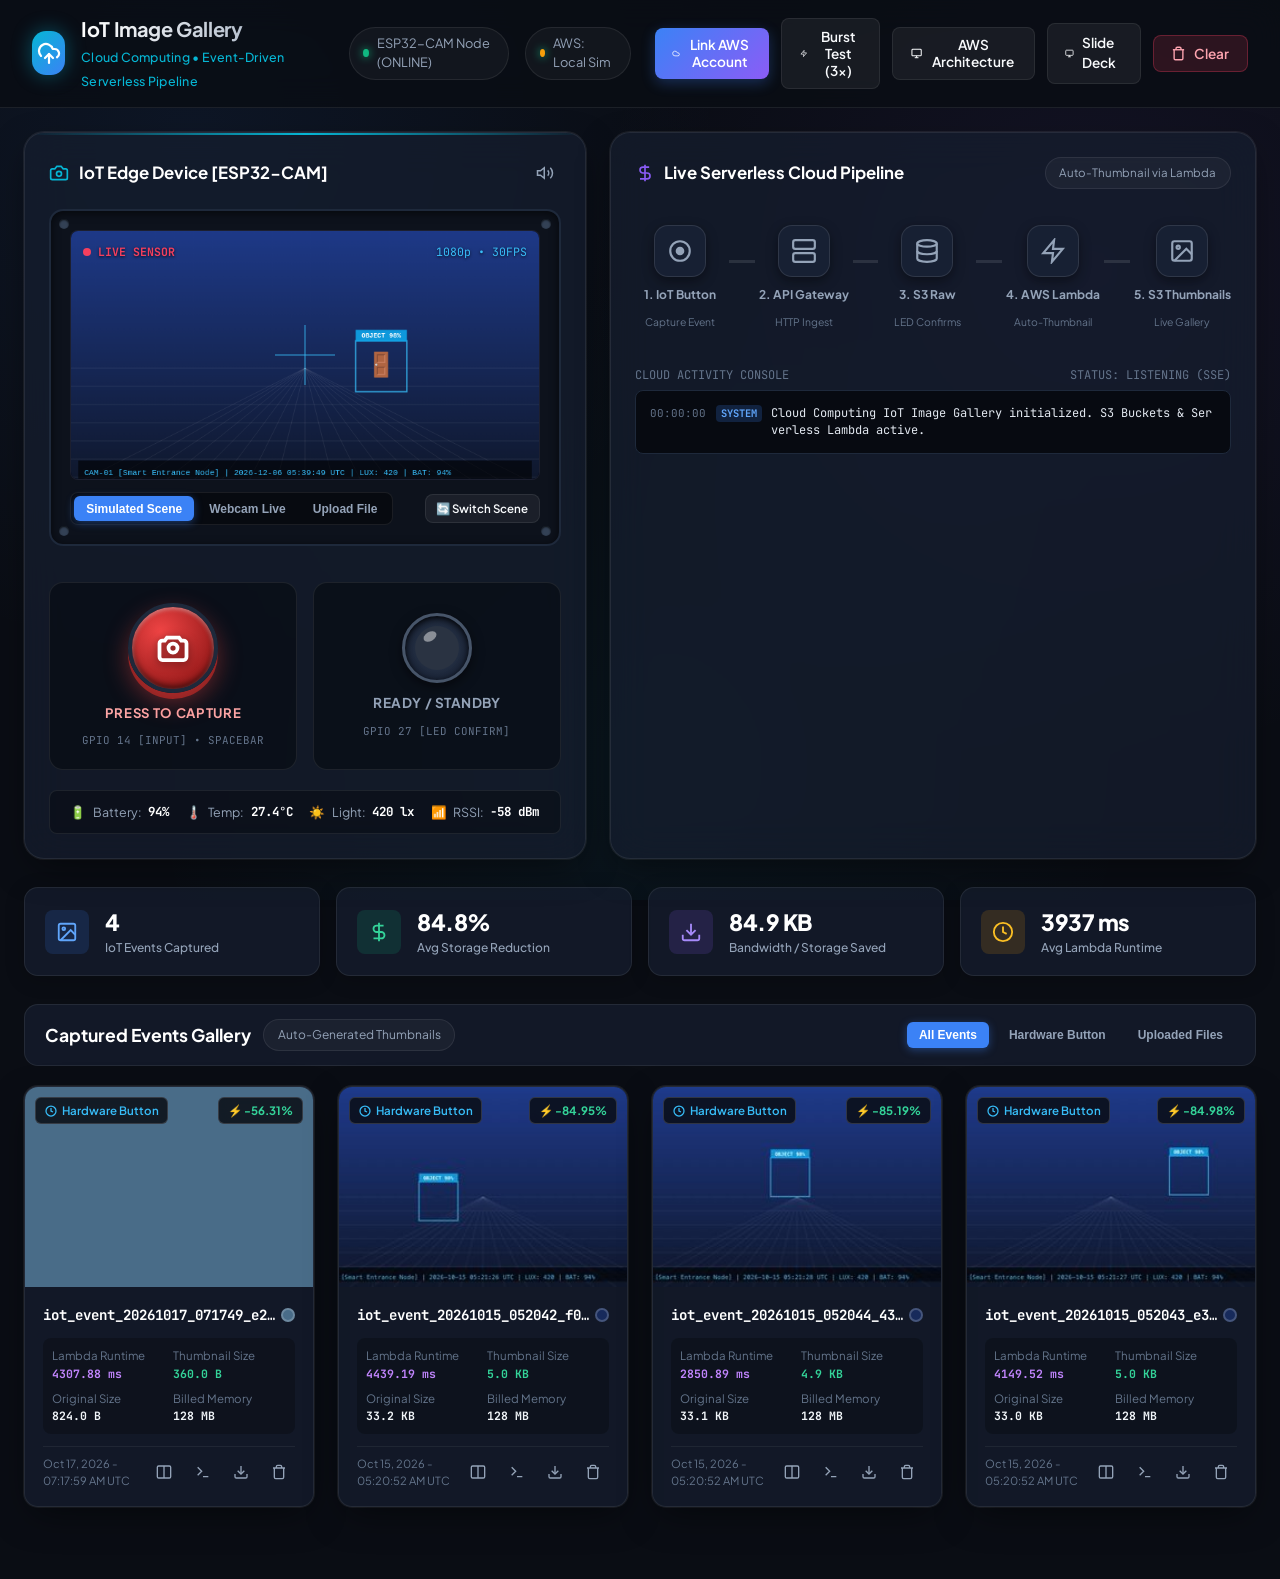
==== commit 379e17cf: "Add 24/7 standalone presentation viewer, exported PDF, and slide deck assets" ====
--- a/index.html
+++ b/index.html
@@ -67,6 +67,15 @@
           </svg>
           AWS Architecture
         </button>
+
+        <a class="btn btn-secondary" id="btnDownloadPpt" href="presentation.html" title="View & Download 24/7 Presentation Slides">
+          <svg width="15" height="15" viewBox="0 0 24 24" fill="none" stroke="currentColor" stroke-width="2.2">
+            <rect x="2" y="3" width="20" height="14" rx="2" ry="2"/>
+            <line x1="8" y1="21" x2="16" y2="21"/>
+            <line x1="12" y1="17" x2="12" y2="21"/>
+          </svg>
+          Slide Deck
+        </a>
 
         <button class="btn btn-danger" id="clearGalleryBtn" title="Clear all raw images & thumbnails">
           <svg width="15" height="15" viewBox="0 0 24 24" fill="none" stroke="currentColor" stroke-width="2.2">
